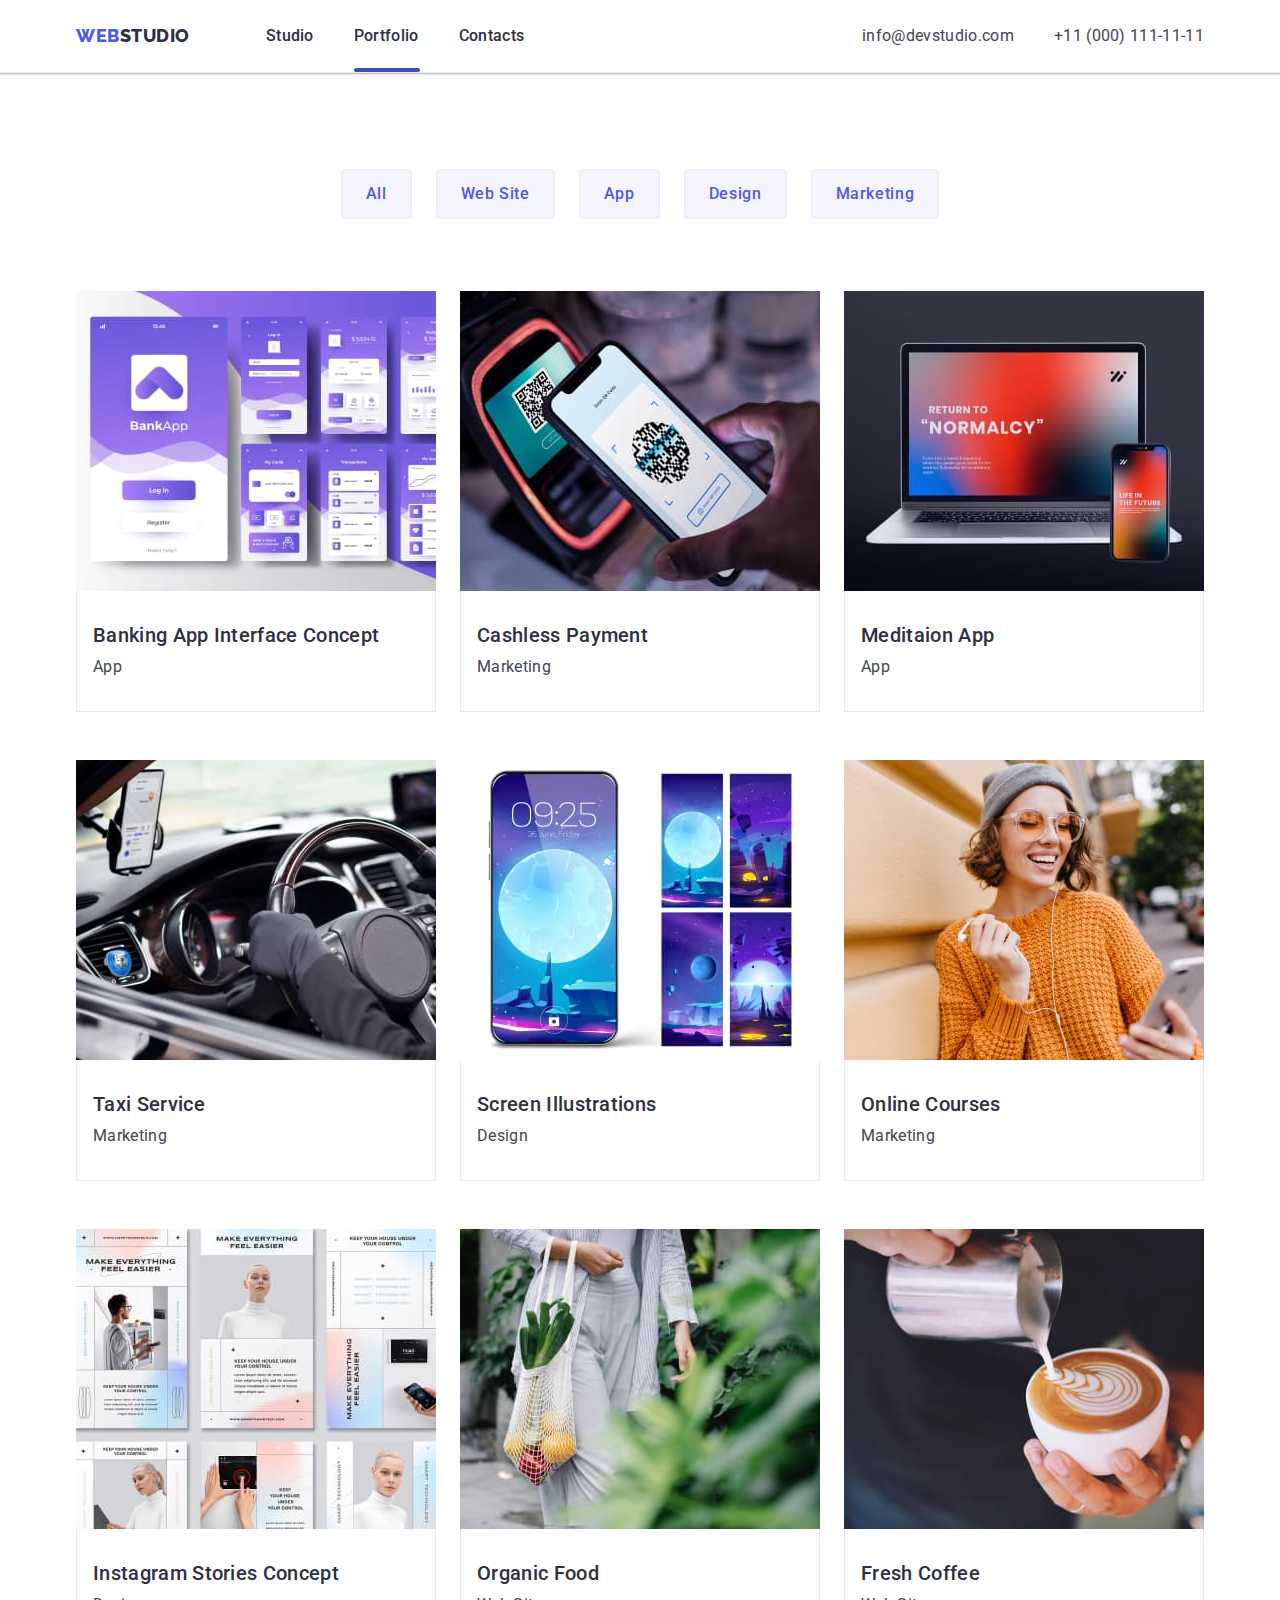
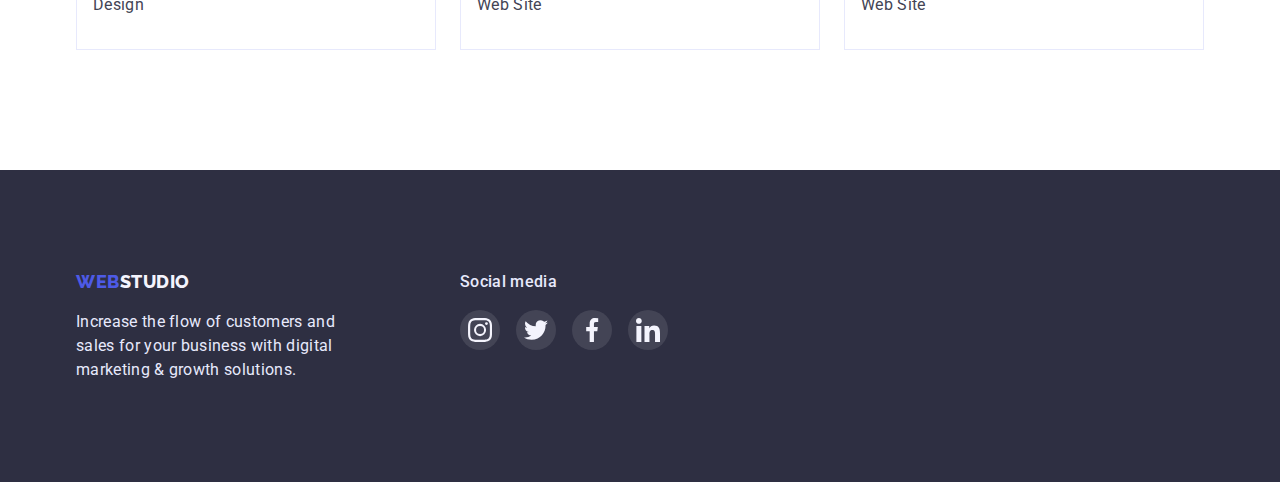
==== portfolio.html @ f3c562cf "Initial commit" ====
<!DOCTYPE html>
<html lang="en">
<head>
    <meta charset="UTF-8">
    <meta http-equiv="X-UA-Compatible" content="IE=edge">
    <meta name="viewport" content="width=device-width, initial-scale=1.0">
    <title>WebStudio</title>
    <link
        href="https://fonts.googleapis.com/css2?family=Raleway:wght@800&family=Roboto:wght@100;400;500;700;900&display=swap"
        rel="stylesheet">
    <link rel="stylesheet" 
        href="https://cdnjs.cloudflare.com/ajax/libs/modern-normalize/1.1.0/modern-normalize.min.css">
    <link rel="stylesheet" href="./css/styles.css">
</head>
<body>

    <!--Header-->
    <header class="header">
        <div class="container main-header">
        <a href="./index.html" class="logo">
            <span class="logo-web">Web</span><span class="logo-studio">Studio</span>
        </a>

        <nav>
                <ul class="site-nav list">
                <li class="item"><a href="./index.html" class="link link-current">Studio</a></li>
                <li class="item"><a href="./portfolio.html" class="link link-current activ">Portfolio</a></li>
                <li class="item"><a href="./contacts.html" class="link link-current">Contacts</a></li>
                </ul>
        </nav>

        <address class="address">
            <ul class="contacts list">
                <li class="address-list"><a href="mailto:info@devstudio.com" class="link">info@devstudio.com</a></li>
                <li class="address-list"><a href="tel:+110001111111" class="link">+11 (000) 111-11-11</a></li>
            </ul>
        </address>
        </div>

    </header>

    <!--Main-->

    <main>

        <!--Section-portfolio-->
        <section class="section-portfolio">
            <div class="container">
                <div>
                    <h1 class="title-portfolio"></h1>
                </div>
            <ul class="list button-list">
                <div class="main-button">
                <li class="button-item"><button type="button" class="button-portfolio">All</button></li>
                <li class="button-item"><button type="button" class="button-portfolio">Web Site</button></li>
                <li class="button-item"><button type="button" class="button-portfolio">App</button></li>
                <li class="button-item"><button type="button" class="button-portfolio">Design</button></li>
                <li class="button-item"><button type="button" class="button-portfolio">Marketing</button></li>
                </div>
            </ul>
                <div>
                <ul class="project-card list">
                    <li class="item-card">
                        <div class="cards-thumb">
                            <a href="" class="cards">
                                <div class="cards-thumb">
                                    <img src="./images/images-portfolio/banking-app.jpg" alt="Banking application" width="360" height="300">
                                        <div class="thumb-text">
                                            <p>14 Stylish and User-Friendly App Design Concepts · Task Manager App · Calorie Tracker App · Exotic Fruit Ecommerce
                                                App ·
                                                Cloud Storage App</p>
                                        </div>
                                </div>
                                <div class="project-border">
                                    <h2 class="project">Banking App Interface Concept</h2>
                                    <p class="type">App</p>
                                </div>
                            </a>
                        </div>
                    </li>
                    <li class="item-card">
                        <div class="cards-thumb">
                        <a href="" class="cards">
                            <div class="cards-thumb">
                            <img src="./images/images-portfolio/cashless.jpg" alt="Phone and terminal" width="360" height="300">
                            <div class="thumb-text">
                                <p>14 Stylish and User-Friendly App Design Concepts · Task Manager App · Calorie Tracker App · Exotic Fruit
                                    Ecommerce
                                    App ·
                                    Cloud Storage App</p>
                            </div>
                            </div>
                            <div class="project-border">
                                <h2 class="project">Cashless Payment</h2>
                                <p class="type">Marketing</p>
                            </div>
                        </a>
                        </div>
                    </li>
                    <li class="item-card">
                        <div class="cards-thumb">
                        <a href="" class="cards">
                            <div class="cards-thumb">
                            <img src="./images/images-portfolio/meditaion.jpg" alt="Laptop and phone" width="360" height="300">
                            <div class="thumb-text">
                                <p>14 Stylish and User-Friendly App Design Concepts · Task Manager App · Calorie Tracker App · Exotic Fruit
                                    Ecommerce
                                    App ·
                                    Cloud Storage App</p>
                            </div>
                            </div>
                            <div class="project-border">
                                <h2 class="project">Meditaion App</h2>
                                <p class="type">App</p>
                            </div>
                        </a>
                        </div>
                    </li>
                    <li class="item-card">
                        <div class="cards-thumb">
                        <a href="" class="cards">
                            <div class="cards-thumb">
                            <img src="./images/images-portfolio/taxi-service.jpg" alt="Car steering wheel and phone" width="360" height="300">
                            <div class="thumb-text">
                                <p>14 Stylish and User-Friendly App Design Concepts · Task Manager App · Calorie Tracker App · Exotic Fruit
                                    Ecommerce
                                    App ·
                                    Cloud Storage App</p>
                            </div>
                            </div>
                            <div class="project-border">
                                <h2 class="project">Taxi Service</h2>
                                <p class="type">Marketing</p>
                            </div>
                        </a>
                        </div>
                    </li>
                    <li class="item-card">
                        <div class="cards-thumb">
                        <a href="" class="cards">
                            <div class="cards-thumb">
                            <img src="./images/images-portfolio/screen.jpg" alt="A picture of the moon on the phone" width="360" height="300">
                            <div class="thumb-text">
                                <p>14 Stylish and User-Friendly App Design Concepts · Task Manager App · Calorie Tracker App · Exotic Fruit
                                    Ecommerce
                                    App ·
                                    Cloud Storage App</p>
                            </div>
                            </div>
                            <div class="project-border">
                                <h2 class="project">Screen Illustrations</h2>
                                <p class="type">Design</p>
                            </div>
                        </a>
                        </div>
                    </li>
                    <li class="item-card">
                        <div class="cards-thumb">
                        <a href="" class="cards">
                            <div class="cards-thumb">
                            <img src="./images/images-portfolio/online-courses.jpg" alt="A woman holds a phone in her hand" width="360" height="300">
                            <div class="thumb-text">
                                <p>14 Stylish and User-Friendly App Design Concepts · Task Manager App · Calorie Tracker App · Exotic Fruit
                                    Ecommerce
                                    App ·
                                    Cloud Storage App</p>
                            </div>
                            </div>
                            <div class="project-border">
                                <h2 class="project">Online Courses</h2>
                                <p class="type">Marketing</p>
                            </div>
                        </a>
                        </div>
                    </li>
                    <li class="item-card">
                        <div class="cards-thumb">
                        <a href="" class="cards">
                            <div class="cards-thumb">
                            <img src="./images/images-portfolio/instagram-stories.jpg" alt="Several Instagram stories" width="360" height="300">
                            <div class="thumb-text">
                                <p>14 Stylish and User-Friendly App Design Concepts · Task Manager App · Calorie Tracker App · Exotic Fruit
                                    Ecommerce
                                    App ·
                                    Cloud Storage App</p>
                            </div>
                            </div>
                            <div class="project-border">
                                <h2 class="project">Instagram Stories Concept</h2>
                                <p class="type">Design</p>
                            </div>
                        </a>
                        </div>
                    </li>
                    <li class="item-card">
                        <div class="cards-thumb">
                        <a href="" class="cards">
                            <div class="cards-thumb">
                            <img src="./images/images-portfolio/organic-food.jpg" alt="A woman carries vegetables and fruits in a bag" width="360" height="300">
                            <div class="thumb-text">
                                <p>14 Stylish and User-Friendly App Design Concepts · Task Manager App · Calorie Tracker App · Exotic Fruit
                                    Ecommerce
                                    App ·
                                    Cloud Storage App</p>
                            </div>
                            </div>
                            <div class="project-border">
                                <h2 class="project">Organic Food</h2>
                                <p class="type">Web Site</p>
                            </div>
                        </a>
                        </div>
                    </li>
                    <li class="item-card">
                        <div class="cards-thumb">
                        <a href="" class="cards">
                            <div class="cards-thumb">
                            <img src="./images/images-portfolio/fresh-coffee.jpg" alt="Coffee is poured into a cup" width="360" height="300">
                            <div class="thumb-text">
                                <p>14 Stylish and User-Friendly App Design Concepts · Task Manager App · Calorie Tracker App · Exotic Fruit
                                    Ecommerce
                                    App ·
                                    Cloud Storage App</p>
                            </div>
                            </div>
                            <div class="project-border">
                                <h2 class="project">Fresh Coffee</h2>
                                <p class="type">Web Site</p>
                            </div>
                        </a>
                        </div>
                    </li>
                </ul>
                </div>
            </div>
        </section>

    </main>

    <!--Footer-->
    
    <footer class="footer">
        <div class="container footer-container">
            <div class="footer-stab">
                <a href="./index.html" class="footer-logo">
                    <span class="footer-web">Web</span><span class="footer-studio">Studio</span>
                </a>
                <p class="text-footer">
                    Increase the flow of customers and
                    sales for your business with digital
                    marketing & growth solutions.
                </p>
            </div>
    
            <div class="footer-container-soc">
                <p class="footer-title-soc">Social media</p>
                <ul class="footer-list list">
                    <li class="footer-soc-item">
                        <a href="" class="footer-social-link link">
                            <svg class="social-logo" width="24" height="24">
                                <use href="./images/icons.svg#logo-instagram"></use>
                            </svg>
                        </a>
                    </li>
                    <li class="footer-soc-item">
                        <a href="" class="footer-social-link link">
                            <svg class="social-logo" width="24" height="24">
                                <use href="./images/icons.svg#logo-twitter"></use>
                            </svg>
                        </a>
                    </li>
                    <li class="footer-soc-item">
                        <a href="" class="footer-social-link link">
                            <svg class="social-logo" width="24" height="24">
                                <use href="./images/icons.svg#logo-facebook"></use>
                            </svg>
                        </a>
                    </li>
                    <li class="footer-soc-item">
                        <a href="" class="footer-social-link link">
                            <svg class="social-logo" width="24" height="24">
                                <use href="./images/icons.svg#logo-linkedin"></use>
                            </svg>
                        </a>
                    </li>
                </ul>
            </div>
        </div>
    </footer>
</body>
    
</html>
---- css/styles.css ----
:root {
    --primary-text-color: #434455;
    --title-text-color: #2E2F42;
    --active-color: #404BBF;
    --primary-bg-color: #FFFFFF;
    --title-bg-color: #2E2F42;
    --hero-text-color: #FFFFFF;
    --team-bg-color: #F4F4FD;
    --logo-primary-color: #4D5AE5;
    --logo-secondary-color: #2E2F42;
    --logo-footer-color: #F4F4FD;
    --text-footer-color: #E7E9FC;
    --active-color-button: #FFFFFF;
    --active-bgc-button: #404BBF;
    --button-text-color: #4D5AE5;
    --button-text-bgc: #F4F4FD;
    --primary-social-logo: #F4F4FD;
}

body {
    background-color: var(--primary-bg-color);
    color: var(--primary-text-color);

    font-family: 'Roboto', sans-serif;
    letter-spacing: 0.02em;
    font-size: 16px;
    line-height: 1.5;
}

img {
    display: block;
}

.list {
    list-style: none;
}

.container {
    width: 1158px;
    padding-left: 15px;
    padding-right: 15px;
    margin: 0 auto;
}

h1, h2, h3, h4, h5, h6, p, ul {
    margin: 0;
    padding: 0;
}

.section {
    padding-top: 120px;
    padding-bottom: 120px;
}
.section-feature {
    padding-top: 120px;
}
.section-customers {
    padding-top: 130px;
    padding-bottom: 120px;
}
.section-portfolio {
    padding-top: 96px;
    padding-bottom: 120px;
}

/* Header */
.header {
    border-bottom: 1px solid #E7E9FC;
        box-shadow: 0px 2px 1px rgba(46, 47, 66, 0.08), 0px 1px 1px rgba(46, 47, 66, 0.16), 0px 1px 6px rgba(46, 47, 66, 0.08);
}
.main-header {
    display: flex;
    align-items: center;
}

/*Logo*/
.logo {
    display: inline-block;
    font-family: Raleway, sans-serif;
    letter-spacing: 0.03em;
    font-weight: 800;
    font-size: 18px;
    line-height: 1.33;
    text-decoration: none;
    text-transform: uppercase;
}
.logo-web {
    color: var(--logo-primary-color);
}
.logo-studio {
    color: var(--logo-secondary-color);
}

/*Nav*/
.site-nav .link {
    display: block;
    padding-top: 24px;
    padding-bottom: 24px;
    color: var(--title-text-color);
    font-weight: 500;
    text-decoration: none;

    transition: color 250ms cubic-bezier(0.4, 0, 0.2, 1);
}
.site-nav .link:active,
.site-nav .link:focus,
.site-nav .link:hover,
.site-nav .link.current {
    color: var(--active-color);
}
.site-nav {
    display: flex;
    margin-left: 76px;
}
.site-nav .item {
    margin-right: 40px;
}
.site-nav .item:last-child {
    margin-right: 0;
}

/*Contacts*/
.contacts .link {
    display: block;
    padding-top: 24px;
    padding-bottom: 24px;
    color: var(--primary-text-color);
    font-size: 16px;
    line-height: 1.5;
    text-decoration: none;
    font-style: normal;

    transition: color 250ms cubic-bezier(0.4, 0, 0.2, 1);
}
.contacts .link:active,
.contacts .link:focus,
.contacts .link:hover {
    color: var(--active-color);
}
.contacts {
    display: flex;
}
.address {
    margin-left: auto;
}
.contacts .address-list + .address-list {
    margin-left: 40px;
}
/* Underline the current page */

.item {
    position: relative;
}
.link-current::after {
    display: block;
    position: absolute;
    cursor: pointer;
    bottom: 0;
    left: 0;
    content: "";
    width: 66px;
    height: 4px;
    border-radius: 2px;
    background-color: transparent;
}
.activ::after {
    background-color: #404BBF;
}


/*Hero*/
.hero {
    text-align: center;
    background-color: var(--title-bg-color);
    padding-bottom: 188px;
    padding-top: 188px;
}
.hero-title {
    width: 494px;
    margin-left: auto;
    margin-right: auto;
    color: var(--hero-text-color);
    font-weight: 700;
    font-size: 56px;
    line-height: 1.07;
}
/* Hero background */
.hero-bgi {
    max-width: 1440px;
    height: 600px;
    margin: 0 auto;
    background-image: linear-gradient(to right, rgba(46, 47, 66, 0.7),
            rgba(46, 47, 66, 0.7)),
        url("../images/people-office.jpg");
    background-repeat: no-repeat;
    background-position: center;
    border: 1px solid #000000;
    box-shadow: 0px 4px 4px rgba(0, 0, 0, 0.25);
}


/* Feature */
.feature .title {
    color: var(--title-text-color);
    font-weight: 500;
    font-size: 20px;
    line-height: 1.2;
    margin-bottom: 8px;
}
.feature {
    display: flex;
}
.feature-text {
    margin-right: 24px;
}
.feature-text:nth-child(4n) {
    margin-right: 0;
}
.feature-text::before {
    display: inline-block;
    content: '';
    width: 264px;
    height: 112px;
    background-repeat: no-repeat;
    background-position: center;
    background-color: rgba(244, 244, 253, 1);
    border-radius: 4px;
    margin-bottom: 8px;
}
.feature-text:nth-child(1)::before {
    background-image: url("../images/strategy.svg");
}
.feature-text:nth-child(2)::before {
    background-image: url('../images/punctuality.svg');
}
.feature-text:nth-child(3)::before {
    background-image: url('../images/diligence.svg');
}
.feature-text:nth-child(4)::before {
    background-image: url('../images/technologies.svg');
}

/* Works */
.works {
    display: flex;
}
.works-item {
    margin-right: 24px;
}
.works-item:nth-child(3n) {
    margin-right: 0;
}

/*Team*/
.employees {
    background-color: var(--team-bg-color);
}

.section-title {
    color: var(--title-text-color);
    font-weight: 700;
    font-size: 36px;
    line-height: 1.11;
    text-align: center;
    margin-bottom: 72px;
}
.team .title {
    color: var(--title-text-color);
    font-weight: 500;
    font-size: 20px;
    line-height: 1.2;
    margin-bottom: 8px;
}
.team {
    display: flex;
}
.team-members {
    margin-right: 24px;
    box-shadow: 0px 1px 6px rgba(46, 47, 66, 0.08), 0px 1px 1px rgba(46, 47, 66, 0.16), 0px 2px 1px rgba(46, 47, 66, 0.08);
    border-radius: 0px 0px 4px 4px;
}
.team-members:nth-child(4n) {
    margin-right: 0;
}
.team-item {
    padding-top: 32px;
    padding-bottom: 32px;
    text-align: center;
    background-color: #fff;
    border-radius: 0px 0px 4px 4px;
}
.team-social-list {
    display: flex;
    justify-content: center;
    gap: 24px;
    margin-top: 8px;
}
.team-soc-item {
    width: 44px;
    height: 44px;
    justify-content: center;
}
.team-social-link {
    width: 100%;
    height: 100%;
    border-radius: 50%;
    display: flex;
    align-items: center;
    justify-content: center;
    background-color: #4D5AE5;

    transition: background-color 250ms cubic-bezier(0.4, 0, 0.2, 1);
}
.team-social-link:hover,
.team-social-link:focus {
    background-color: #404BBF;
}
.social-logo {
    fill: var(--primary-social-logo);
}

/* Customers */
.customers-title {
    margin-bottom: 72px;
}
.customers {
    display: flex;
}
.customers-item {
    display: flex;
    width: 168px;
    height: 88px;
    margin-right: 24px;
    background: var(--primary-bg-color);
}
.customers-social-link {
    display: flex;
    width: 100%;
    height: 100%;
    border-radius: 4px;
    background-repeat: no-repeat;
    background-position: center;
    align-items: center;
    justify-content: center;
    border: 1px solid #8E8F99;
    color: #8E8F99;

    transition: color 250ms cubic-bezier(0.4, 0, 0.2, 1),
            border 250ms cubic-bezier(0.4, 0, 0.2, 1),
            box-shadow 250ms cubic-bezier(0.4, 0, 0.2, 1);
}
.customers-item:nth-child(6n) {
    margin-right: 0;
}
.customers-social-link:hover,
.customers-social-link:focus {
    box-shadow: 0px 4px 4px rgba(0, 0, 0, 0.25);
    color: var(--active-color);
    border: 1px solid var(--active-color);
}
.customers-img {
    fill: currentColor;
}

/*Footer*/

.footer-logo {
    font-family: Raleway, sans-serif;
    letter-spacing: 0.03em;
    font-weight: 800;
    font-size: 18px;
    line-height: 1.33;
    text-decoration: none;
    text-transform: uppercase;
    display: inline-block;
    margin-bottom: 16px;
}
.footer-web {
    color: var(--logo-primary-color);
}    
.footer {
    background-color: var(--title-bg-color);
    padding-top: 100px;
    padding-bottom: 100px;
}
.footer .text-footer {
    color: var(--text-footer-color);
    margin: 0;
}
.footer .footer-studio {
    color: var(--logo-footer-color);
    line-height: 1.17;
}
.text-footer {
    width: 264px;
    justify-content: flex-start; 
}
.footer-container {
    display: flex; 
}
.footer-stab {
    margin-right: 120px;
}
.footer-title-soc {
    color: var(--text-footer-color);
    font-weight: 500;
}
.footer-container-soc {
    width: 208px;
    height: 80px;
}
.footer-list {
    display: flex;
    justify-content: center;
    gap: 16px;
    margin-top: 16px;
}
.footer-soc-item {
    width: 40px;
    height: 40px;
    justify-content: center;
    align-items: center;
}
.footer-social-link {
    border-radius: 50%;
    width: 100%;
    height: 100%;
    display: flex;
    justify-content: center;
    align-items: center;
    background: rgba(255, 255, 255, 0.1);

    transition: background-color 250ms cubic-bezier(0.4, 0, 0.2, 1);
}
.footer-social-link:hover {
    background: #31D0AA;
}

/* Backdrop + modal*/
.backdrop {
    position: fixed;
    top: 0;
    left: 0;
    width: 100%;
    height: 100%;
    background: rgba(46, 47, 66, 0.4);

    transition: opacity 250ms cubic-bezier(0.4, 0, 0.2, 1), visibility 250ms cubic-bezier(0.4, 0, 0.2, 1);

}
.backdrop.is-hidden {
    visibility: hidden;
    opacity: 0;
    pointer-events: none;
}
.modal {
    position: absolute;
    left: 50%;
    top: 50%;
    transform: translate(-50%, -50%);
    opacity: 1;
    width: 408px;
    height: 576px;
    background: #FCFCFC;
    box-shadow: 0px 1px 1px rgba(0, 0, 0, 0.14), 0px 1px 3px rgba(0, 0, 0, 0.12), 0px 2px 1px rgba(0, 0, 0, 0.2);
    border-radius: 4px;
}
.modal-button {
    position: absolute;
    top: 24px;
    right: 24px;
    width: 24px;
    height: 24px;
    border-radius: 50%;
    background: #E7E9FC;
    border: 1px solid rgba(0, 0, 0, 0.1);
    filter: drop-shadow(0px 4px 4px rgba(0, 0, 0, 0.25));

    transition: background-color 250ms cubic-bezier(0.4, 0, 0.2, 1),
            border 250ms cubic-bezier(0.4, 0, 0.2, 1),
            fill 250ms cubic-bezier(0.4, 0, 0.2, 1);
}
.modal-button:hover,
.modal-button:active {
    background-color: #404BBF;
    border: 1px solid #404BBF;
    fill: #fff;
    
}
.close-icon {
    width: 100%;
    height: 100%;
}


/*Button*/
.button {
    color: #FFFFFF;
    background-color: #4D5AE5;
    font-family: Roboto, sans-serif;
    font-weight: 500;
    font-size: 16px;
    line-height: 1.5;
    display: flex;
    letter-spacing: 0.04em;

    cursor: pointer;
    border-radius: 4px;
    padding: 16px 32px;
    margin: 0 auto;
    margin-top: 48px;
    min-width: 169px;
    border: 1px solid transparent;

    transition: background-color 250ms cubic-bezier(0.4, 0, 0.2, 1),
    color 250ms cubic-bezier(0.4, 0, 0.2, 1),
    border 250ms cubic-bezier(0.4, 0, 0.2, 1);
}
.button:active,
.button:focus,
.button:hover {
    color: var(--active-color-button);
    background-color: var(--active-bgc-button);
    border: 1px solid transparent;
    
}

/*Section-portfolio*/

/*Button portfolio*/
.button-portfolio {
    font-family: Roboto, sans-serif;
    font-weight: 500;
    font-size: 16px;
    line-height: 1.5;
    display: flex;
    align-items: center;
    text-align: center;
    letter-spacing: 0.04em;
    color: var(--button-text-color);
    background-color: var(--button-text-bgc);

    cursor: pointer;
    border-radius: 4px;
    padding: 12px 24px;
    min-width: 69px;
    border: 1px solid var(--text-footer-color);

    transition: background-color 250ms cubic-bezier(0.4, 0, 0.2, 1),
    color 250ms cubic-bezier(0.4, 0, 0.2, 1),
    border 250ms cubic-bezier(0.4, 0, 0.2, 1),
    box-shadow 250ms cubic-bezier(0.4, 0, 0.2, 1);
}
.button-portfolio:active,
.button-portfolio:focus,
.button-portfolio:hover {
    color: var(--active-color-button);
    background-color: var(--active-bgc-button);
    border: 1px solid transparent;
    box-shadow: 0px 3px 1px rgba(0, 0, 0, 0.1), 0px 2px 1px rgba(0, 0, 0, 0.08), 0px 2px 2px rgba(0, 0, 0, 0.12);
}

.main-button {
    display: flex;
    align-items: center;
    justify-content: center;
    margin-bottom: 72px;
}
.button-item {
    margin-right: 24px;
}
.button-item:nth-child(5n) {
    margin-right: 0;
}

/*Hidden headers*/
.title-portfolio {
    visibility: hidden;
}

/*Cards*/
.project-card .cards {
    text-decoration: none;
}

/*Project card*/
.project-card .project {
    font-weight: 500;
    font-size: 20px;
    line-height: 1.2;
    color: var(--title-text-color);
}
.project-card .type {
    color: var(--primary-text-color);
}
.cards .project {
    display: flex;
    margin-bottom: 8px;
}
.project-card {
    display: flex;
    flex-wrap: wrap;
}
.item-card {
    /* width: 360px; */
    margin-right: 24px;
    margin-bottom: 48px;
    cursor: pointer;
    /* border: 1px solid #E7E9FC; */

    transition: box-shadow 250ms cubic-bezier(0.4, 0, 0.2, 1);
}
.item-card:nth-child(3n) {
    margin-right: 0;
}
.item-card:nth-last-child(-n+3) {
    margin-bottom: 0;
}
.item-card:hover,
.item-card:focus {
    box-shadow: 0px 1px 6px rgba(46, 47, 66, 0.08), 0px 1px 1px rgba(46, 47, 66, 0.16), 0px 2px 1px rgba(46, 47, 66, 0.08);
}
.project-border {
    border-bottom: 1px solid #E7E9FC;
    border-left: 1px solid #E7E9FC;
    border-right: 1px solid #E7E9FC;
    padding: 32px 16px;

    transition: border 250ms cubic-bezier(0.4, 0, 0.2, 1);
}
.project-border:hover,
.project-border:focus {
    border: 0;
}
/* Cards-thumb */

.cards-thumb {
    position: relative;
    overflow: hidden;
}
.thumb-text {
    position: absolute;
    width: 100%;
    height: 100%;
    top: 0;
    left: 0;
    padding-left: 32px;
    padding-top: 40px;
    padding-right: 32px;
    line-height: 24px;
    background: #4D5AE5;
    color: #F4F4FD;

    transform: translateY(100%);
    transition: transform 250ms cubic-bezier(0.4, 0, 0.2, 1);
}
.cards-thumb:hover .thumb-text,
.cards-thumb:focus .thumb-text {
    transform: translateY(0);
}
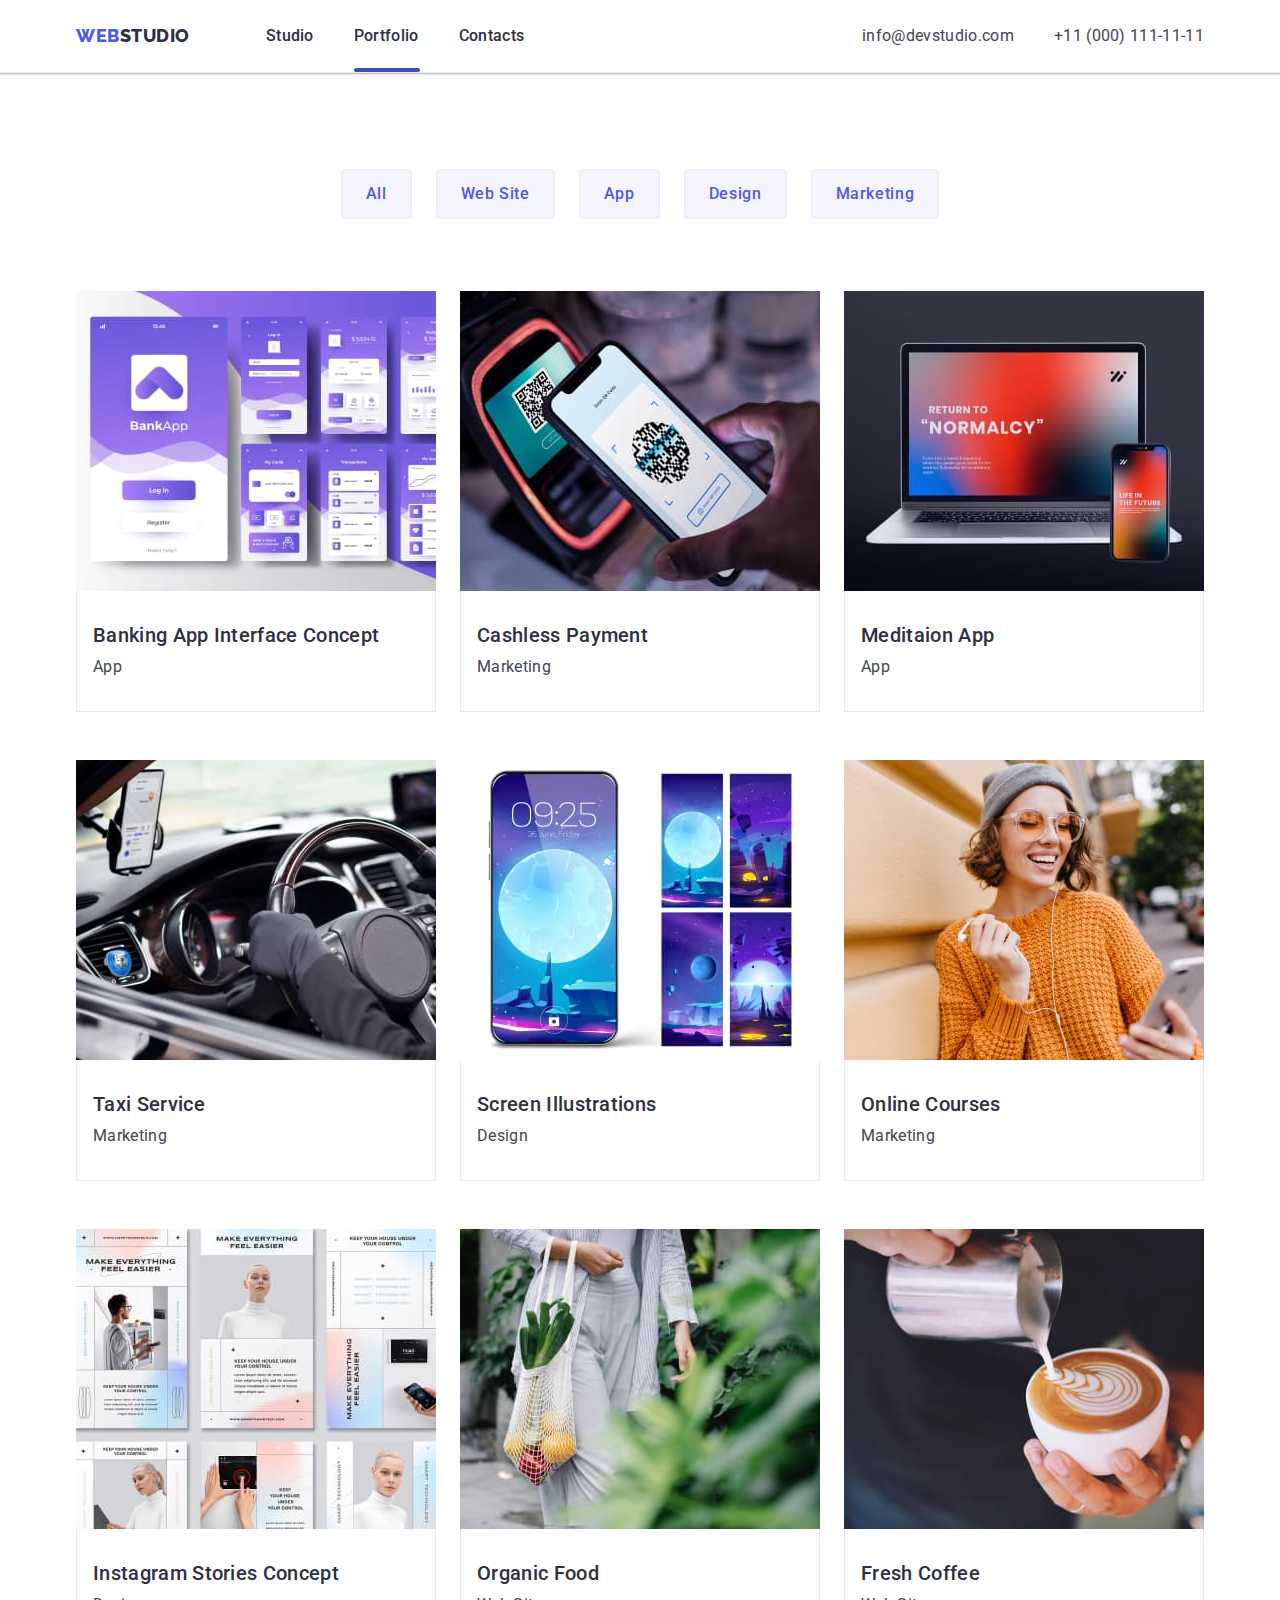
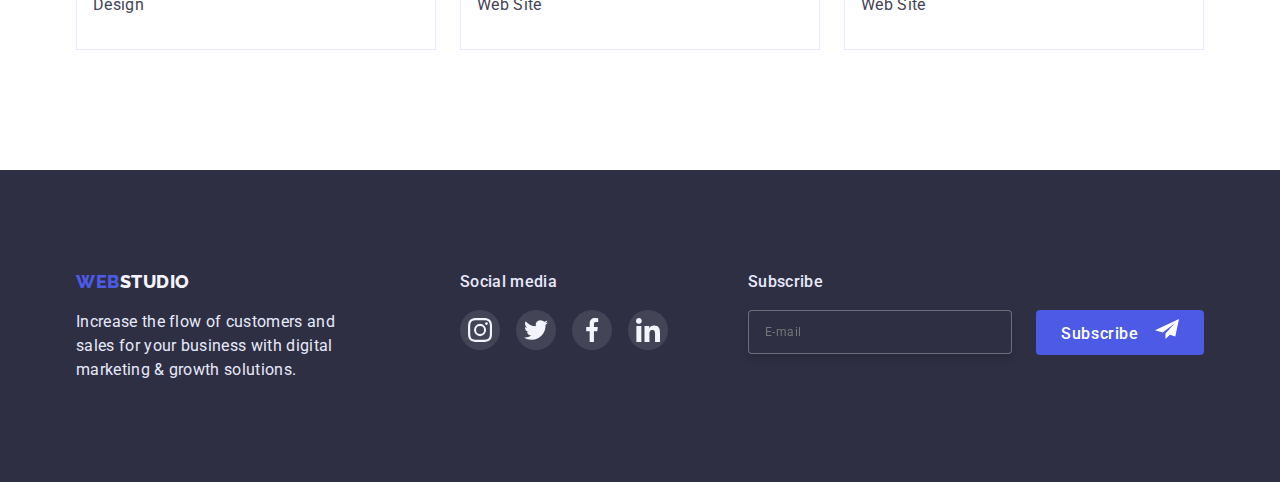
==== commit c270bce1: "ДЗ-6 Готове" ====
--- a/portfolio.html
+++ b/portfolio.html
@@ -285,6 +285,18 @@
                     </li>
                 </ul>
             </div>
+            <form name="subscribe" class="subscribe">
+                <b class="footer-title-soc">Subscribe</b>
+                <div class="sub-form">
+                    <label>
+                        <input type="email" name="email" placeholder="E-mail" class="sub-input">
+                    </label>
+                    <button type="submit" class="sub-button">Subscribe</button>
+                    <!-- <svg width="24" height="20" class="sub-icon">
+                                <use href="./images/icons.svg#icon-send"></use>
+                            </svg> -->
+                </div>
+            </form>
         </div>
     </footer>
 </body>
--- a/css/styles.css
+++ b/css/styles.css
@@ -436,7 +436,64 @@
     background: #31D0AA;
 }
 
+/* Subscribe */
+
+.subscribe {
+    margin-left: 80px;
+    padding: 0;
+}
+.sub-form {
+    margin-top: 16px;
+    display: flex;
+}
+.sub-input {
+    padding-top: 9px;
+    padding-bottom: 9px;
+    padding-left: 16px;
+    font-size: 12px;
+    width: 264px;
+    line-height: 2;
+    letter-spacing: 0.04em;
+    color: rgba(255, 255, 255, 0.6);
+    background: #2E2F42;
+    border: 1px solid rgba(255, 255, 255, 0.3);
+    filter: drop-shadow(0px 4px 4px rgba(0, 0, 0, 0.15));
+    border-radius: 4px;
+    transition: outline 250ms cubic-bezier(0.4, 0, 0.2, 1);
+}
+.sub-input:focus {
+    outline: 1px solid #4D5AE5;
+}
+.sub-button {
+    position: relative;
+    padding: 8px 24px;
+    margin: 0 auto;
+    margin-left: 24px;
+    font-family: Roboto, sans-serif;
+    font-weight: 500;
+    font-size: 16px;
+    line-height: 1.5;
+    color: #FFFFFF;
+    background: #4D5AE5;
+    border: 1px solid transparent;
+    border-radius: 4px;
+    text-align: center;
+    cursor: pointer;
+    letter-spacing: 0.04em;
+}
+.sub-button::after {
+    content: '';
+    display: inline-block;
+    width: 24px;
+    height: 20px;
+    margin-left: 16px;
+    background-repeat: no-repeat;
+    background-position: center;
+    background-image: url(../images/icon-send.svg);
+}
+
 /* Backdrop + modal*/
+
 .backdrop {
     position: fixed;
     top: 0;
@@ -460,7 +517,6 @@
     transform: translate(-50%, -50%);
     opacity: 1;
     width: 408px;
-    height: 576px;
     background: #FCFCFC;
     box-shadow: 0px 1px 1px rgba(0, 0, 0, 0.14), 0px 1px 3px rgba(0, 0, 0, 0.12), 0px 2px 1px rgba(0, 0, 0, 0.2);
     border-radius: 4px;
@@ -477,21 +533,132 @@
     filter: drop-shadow(0px 4px 4px rgba(0, 0, 0, 0.25));
 
     transition: background-color 250ms cubic-bezier(0.4, 0, 0.2, 1),
-            border 250ms cubic-bezier(0.4, 0, 0.2, 1),
-            fill 250ms cubic-bezier(0.4, 0, 0.2, 1);
+    border 250ms cubic-bezier(0.4, 0, 0.2, 1),
+    fill 250ms cubic-bezier(0.4, 0, 0.2, 1);
 }
 .modal-button:hover,
 .modal-button:active {
     background-color: #404BBF;
     border: 1px solid #404BBF;
     fill: #fff;
-    
 }
 .close-icon {
     width: 100%;
     height: 100%;
 }
 
+/* Modal-table */
+.modal-form {
+    margin-top: 72px;
+    margin-bottom: 24px;
+    margin-left: 24px;
+    margin-right: 24px;
+}
+.form-title {
+font-weight: 500;
+text-align: center;
+color: var(--title-text-color);
+margin-bottom: 16px;
+}
+.label-text {
+    font-size: 12px;
+}
+.label-item {
+    display: flex;
+    flex-direction: column;
+    position: relative;
+    margin-bottom: 8px;
+}
+.input-item {
+    padding-left: 38px;
+    padding-top: 11px;
+    padding-bottom: 11px;
+    border-radius: 4px;
+    border: 1px solid rgba(33, 33, 33, 0.2);
+    font-size: 12px;
+    line-height: 14px;
+    transition: outline 250ms cubic-bezier(0.4, 0, 0.2, 1), fill 250ms cubic-bezier(0.4, 0, 0.2, 1),;
+}
+.label-icon {
+    position: absolute;
+    top: 45%;
+    margin-left: 19px;
+}
+.textarea-item {
+    resize: none;
+    padding-top: 8px;
+    padding-left: 16px;
+    border-radius: 4px;
+    border: 1px solid rgba(33, 33, 33, 0.2);
+    font-size: 12px;
+    line-height: 14px;
+    transition: outline 250ms cubic-bezier(0.4, 0, 0.2, 1);
+}
+.comment {
+    margin-bottom: 16px;
+}
+.label-privacy {
+    position: relative;
+    left: 0;
+}
+.textarea-item:focus,
+.input-item:focus {
+    outline: 1px solid #4D5AE5;
+}
+.input-item:focus ~ .label-icon {
+    fill: #4D5AE5;
+}
+.checkbox-item {
+    appearance: none;
+    position: absolute;
+    width: 16px;
+    height: 16px;
+    left: 0;
+    top: 0;
+    border: 1.25px solid #2E2F42;
+    border-radius: 2px; 
+    
+}
+.checkbox-item:checked + .check-icon {
+    background: #404BBF;
+    fill: #FFFFFF;
+    border: 1.25px solid #404BBF;
+    border-radius: 2px;
+    outline: transparent;
+}
+.check-icon {
+    fill: transparent;
+}
+.checkbox-text {
+    font-size: 12px;
+    line-height: 1.33;
+    letter-spacing: 0.04em;
+}
+.checkbox-link {
+    font-size: 12px;
+    line-height: 1.33;
+    letter-spacing: 0.04em;
+    color: #4D5AE5;
+}
+.button-send {
+    padding: 16px 32px;
+    margin: 0 auto;
+    margin-top: 24px;
+    min-width: 169px;
+    font-family: Roboto, sans-serif;
+    font-weight: 500;
+    font-size: 16px;
+    line-height: 1.5;
+    color: #FFFFFF;
+    background: #4D5AE5;
+    border: 1px solid transparent;
+    box-shadow: 0px 4px 4px rgba(0, 0, 0, 0.15);
+    border-radius: 4px;
+    display: block;
+    text-align: center;
+    cursor: pointer;
+    letter-spacing: 0.04em;
+}
 
 /*Button*/
 .button {
@@ -501,8 +668,9 @@
     font-weight: 500;
     font-size: 16px;
     line-height: 1.5;
-    display: flex;
+    display: block;
     letter-spacing: 0.04em;
+    text-align: center;
 
     cursor: pointer;
     border-radius: 4px;
@@ -559,7 +727,6 @@
     border: 1px solid transparent;
     box-shadow: 0px 3px 1px rgba(0, 0, 0, 0.1), 0px 2px 1px rgba(0, 0, 0, 0.08), 0px 2px 2px rgba(0, 0, 0, 0.12);
 }
-
 .main-button {
     display: flex;
     align-items: center;
